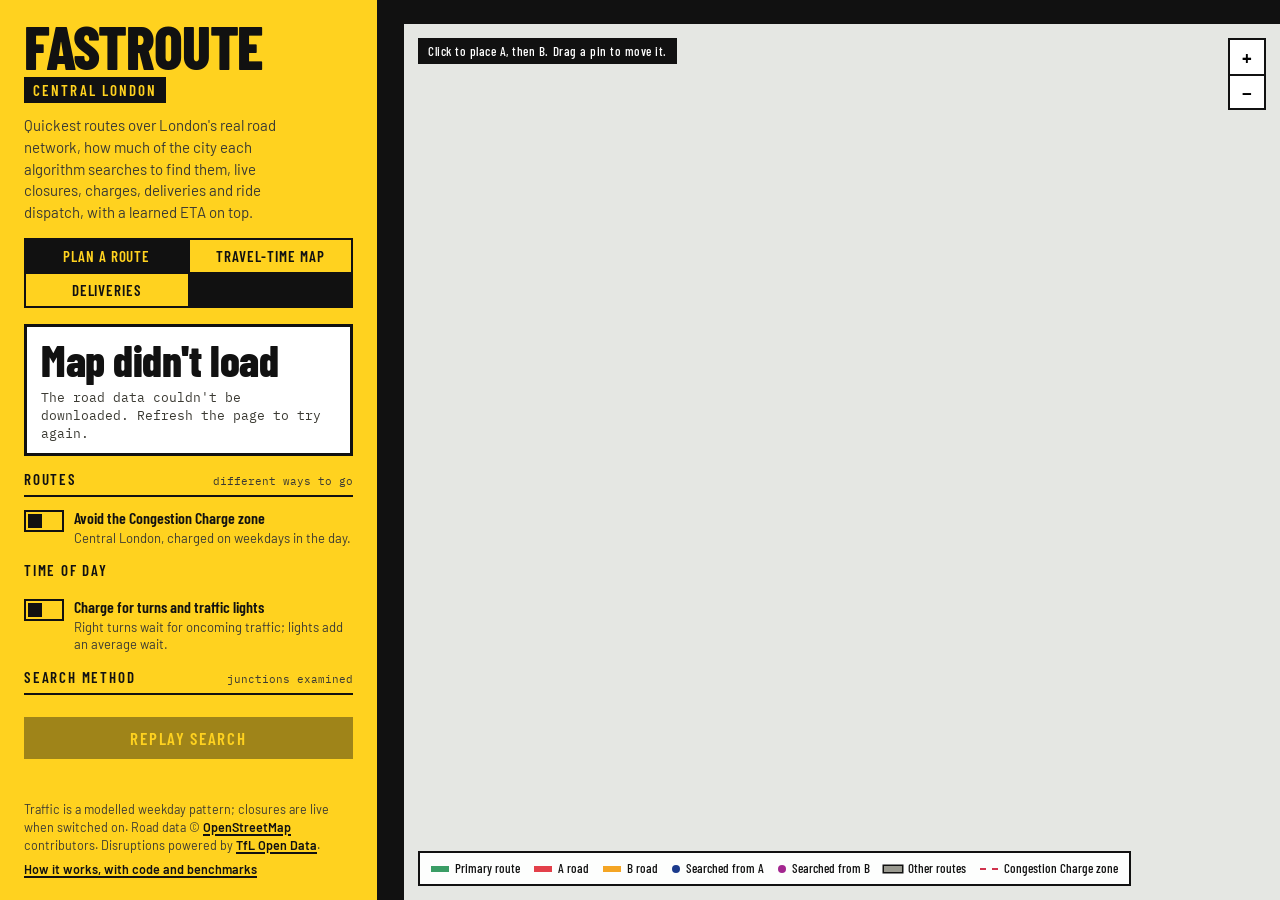
==== web/index.html @ f702d253 "Launch polish: demo GIF, write-up, README restructure - docs/demo.gif: the map's search animation, a" ====
<!doctype html>
<html lang="en-GB">
  <head>
    <meta charset="utf-8" />
    <meta name="viewport" content="width=device-width, initial-scale=1" />
    <title>fastroute · Quickest routes across central London</title>
    <meta
      name="description"
      content="Click two points in central London and watch Dijkstra, A*, bidirectional search and Contraction Hierarchies find the quickest route through rush-hour traffic."
    />
    <link rel="icon" href="data:image/svg+xml,%3Csvg xmlns='http://www.w3.org/2000/svg' viewBox='0 0 32 32'%3E%3Crect width='32' height='32' fill='%23ffd21f'/%3E%3Cpath d='M7 25 L14 12 L19 18 L25 7' stroke='%23111' stroke-width='4' fill='none' stroke-linecap='round' stroke-linejoin='round'/%3E%3C/svg%3E" />
    <link rel="preconnect" href="https://fonts.googleapis.com" />
    <link rel="preconnect" href="https://fonts.gstatic.com" crossorigin />
    <link
      rel="stylesheet"
      href="https://fonts.googleapis.com/css2?family=Barlow+Condensed:wght@500;600;800&family=Barlow:wght@400;500;600&family=IBM+Plex+Mono:wght@400;500&display=swap"
    />
    <link rel="stylesheet" href="css/app.css" />
  </head>
  <body>
    <main class="layout">
      <aside class="cover" aria-label="Route controls">
        <header class="masthead">
          <h1 class="wordmark">fastroute</h1>
          <p class="place" id="place">Central London</p>
          <p class="lede">
            Quickest routes over London's real road network, how much of the city each
            algorithm searches to find them, live closures, charges, deliveries and ride
            dispatch, with a learned ETA on top.
          </p>
          <div class="modes" role="tablist" aria-label="Mode">
            <button type="button" role="tab" id="mode-route" aria-selected="true">Plan a route</button>
            <button type="button" role="tab" id="mode-reach" aria-selected="false">Travel-time map</button>
            <button type="button" role="tab" id="mode-tour" aria-selected="false">Deliveries</button>
            <button type="button" role="tab" id="mode-dispatch" aria-selected="false" hidden>Dispatch rides</button>
          </div>
        </header>

        <div class="mode-panel" id="route-panel">

        <section class="trip" aria-live="polite" aria-atomic="true">
          <p class="trip-eta" id="eta">Loading map…</p>
          <p class="trip-meta" id="trip-meta">&nbsp;</p>
          <p class="trip-learned" id="learned" hidden>
            <span class="learned-label">Learned ETA</span>
            <b id="learned-eta"></b>
            <span class="learned-delta" id="learned-delta"></span>
          </p>
        </section>

        <fieldset class="group" id="routes-group">
          <legend>
            Routes
            <span class="legend-note" id="routes-note">different ways to go</span>
          </legend>
          <div class="methods" id="routes"></div>
          <label class="switch">
            <input type="checkbox" id="avoid-zone" />
            <span class="switch-track" aria-hidden="true"></span>
            <span class="switch-text">
              Avoid the Congestion Charge zone
              <small id="charge-terms">Central London, charged on weekdays in the day.</small>
            </span>
          </label>
        </fieldset>

        <fieldset class="group">
          <legend>Time of day</legend>
          <div class="presets" id="presets"></div>
          <label class="switch">
            <input type="checkbox" id="turns" />
            <span class="switch-track" aria-hidden="true"></span>
            <span class="switch-text">
              Charge for turns and traffic lights
              <small>Right turns wait for oncoming traffic; lights add an average wait.</small>
            </span>
          </label>
          <label class="switch" id="live-switch" hidden>
            <input type="checkbox" id="live" />
            <span class="switch-track" aria-hidden="true"></span>
            <span class="switch-text">
              Live roadworks and closures
              <small id="live-status">From Transport for London's open data feed.</small>
            </span>
          </label>
        </fieldset>

        <fieldset class="group">
          <legend>
            Search method
            <span class="legend-note" id="effort-label">junctions examined</span>
          </legend>
          <div class="methods" id="methods"></div>
          <p class="method-note" id="method-note"></p>
          <button type="button" class="replay" id="replay" disabled>Replay search</button>
        </fieldset>

        <details class="model-card" id="model-card" hidden>
          <summary>How the learned ETA works</summary>
          <p>
            The router's estimate only knows modelled road speeds. A gradient-boosted model, trained
            on <span id="model-trips"></span> simulated trips through a city that hides hotspots, a
            later rush hour and real waits at turns and lights, learns how far off the router is
            from the route's shape, its turns and the time.
          </p>
          <table class="model-table">
            <thead>
              <tr><th>On trips it never saw</th><th>Avg. error</th><th>Within 10%</th></tr>
            </thead>
            <tbody id="model-metrics"></tbody>
          </table>
          <p class="model-features">Leans most on: <span id="model-features"></span>.</p>
          <p>
            The graph neural network learns a slowdown for every road from its place in the network.
            It is a little more accurate, but it needs every road's learned representation, so the
            map runs the trees.
          </p>
        </details>
        </div>

        <div class="mode-panel" id="reach-panel" hidden>
          <section class="trip" aria-live="polite">
            <p class="trip-eta" id="reach-area">–</p>
            <p class="trip-meta" id="reach-meta">&nbsp;</p>
          </section>

          <fieldset class="group">
            <legend>Journeys</legend>
            <div class="presets" id="reach-direction">
              <label class="preset"><input type="radio" name="reach-direction" value="leave" checked /><span>Leaving here</span></label>
              <label class="preset"><input type="radio" name="reach-direction" value="arrive" /><span>Arriving here</span></label>
            </div>
          </fieldset>

          <fieldset class="group">
            <legend>Time of day</legend>
            <div class="presets" id="reach-presets"></div>
          </fieldset>

          <fieldset class="group">
            <legend>
              Within
              <span class="legend-note" id="reach-compare-label">area now, and at 03:00</span>
            </legend>
            <div class="methods" id="reach-bands"></div>
            <p class="method-note">
              Click anywhere on the map to measure from there. Flat hunting? Choose <em>Arriving here</em>
              and click your office.
            </p>
          </fieldset>
        </div>

        <div class="mode-panel" id="tour-panel" hidden>
          <section class="trip" aria-live="polite">
            <p class="trip-eta" id="tour-total">–</p>
            <p class="trip-meta" id="tour-meta">&nbsp;</p>
          </section>

          <fieldset class="group">
            <legend>
              Stops
              <span class="legend-note">click the map to add, up to 12</span>
            </legend>
            <ol class="stops" id="tour-stops"></ol>
            <button type="button" class="link-button" id="tour-clear">Clear all stops</button>
            <label class="switch">
              <input type="checkbox" id="tour-return" checked />
              <span class="switch-track" aria-hidden="true"></span>
              <span class="switch-text">
                Return to the depot
                <small>Turn off when the route can end at the last drop.</small>
              </span>
            </label>
          </fieldset>

          <fieldset class="group">
            <legend>Time of day</legend>
            <div class="presets" id="tour-presets"></div>
          </fieldset>

          <fieldset class="group">
            <legend>
              Visiting order
              <span class="legend-note">total time</span>
            </legend>
            <div class="methods" id="tour-methods"></div>
            <p class="method-note">
              The exact method checks every possible order in a fraction of a second for up to a dozen
              stops; the improved method gets there too on most jobs and scales to larger ones.
            </p>
          </fieldset>
        </div>

        <div class="mode-panel" id="dispatch-panel" hidden>
          <section class="trip">
            <p class="trip-eta" id="clock">07:00</p>
            <p class="trip-meta" id="dispatch-meta">&nbsp;</p>
            <div class="playback">
              <button type="button" class="play" id="play" aria-label="Pause">Pause</button>
              <input type="range" id="scrub" min="0" max="10800" step="10" value="0" aria-label="Time in the simulated morning" />
            </div>
            <div class="speeds" id="speeds" role="radiogroup" aria-label="Replay speed"></div>
          </section>

          <fieldset class="group">
            <legend>
              Dispatch method
              <span class="legend-note">average wait so far</span>
            </legend>
            <div class="methods" id="policies"></div>
            <p class="method-note" id="policy-note"></p>
          </fieldset>

          <details class="model-card" id="dispatch-card">
            <summary>Results over <span id="dispatch-days"></span></summary>
            <p>
              The same ride requests and the same starting fleet for every method. Waits run from
              request to pickup; a rider gives up after ten minutes without a driver. Not served
              counts riders who gave up or, with surge pricing, declined the price. Driving per ride
              is the fleet's total driving, empty or not, divided by riders served.
            </p>
            <table class="model-table">
              <thead>
                <tr><th>Method</th><th>Avg. wait</th><th>Not served</th><th>Driving per ride</th></tr>
              </thead>
              <tbody id="dispatch-summary"></tbody>
            </table>
            <p>
              The demand forecast predicts ride requests per 500 m square for the next 15 minutes from
              what has happened so far today. On days it never saw:
            </p>
            <table class="model-table">
              <thead>
                <tr><th>Forecast</th><th>Poisson deviance</th></tr>
              </thead>
              <tbody id="forecast-summary"></tbody>
            </table>
          </details>
        </div>

        <footer class="colophon">
          <p>
            Traffic is a modelled weekday pattern; closures are live when switched on. Road data ©
            <a href="https://www.openstreetmap.org/copyright">OpenStreetMap</a> contributors.
            Disruptions powered by <a href="https://tfl.gov.uk/info-for/open-data-users/">TfL Open Data</a>.
          </p>
          <p><a href="https://github.com/ayqon/fastroute">How it works, with code and benchmarks</a></p>
        </footer>
      </aside>

      <section class="atlas" aria-label="Map of central London">
        <canvas class="ruler ruler-top" id="ruler-top" aria-hidden="true"></canvas>
        <canvas class="ruler ruler-left" id="ruler-left" aria-hidden="true"></canvas>
        <div class="corner" aria-hidden="true"></div>
        <div class="sheet" id="sheet">
          <button type="button" class="pin pin-a" id="pin-a" aria-label="Start point A. Use arrow keys to move." hidden>A</button>
          <button type="button" class="pin pin-b" id="pin-b" aria-label="Destination B. Use arrow keys to move." hidden>B</button>
          <div class="zoom">
            <button type="button" id="zoom-in" aria-label="Zoom in">+</button>
            <button type="button" id="zoom-out" aria-label="Zoom out">−</button>
          </div>
          <button type="button" class="layer-toggle" id="heat-toggle" aria-pressed="false" hidden>
            Learned slowdown
          </button>
          <p class="hint" id="hint">Click to place A, then B. Drag a pin to move it.</p>
          <div class="key" id="key-reach" aria-label="Map key" hidden>
            <span><i class="sw" style="background: #1b3a8c"></i>Within 10 min</span>
            <span><i class="sw" style="background: #4f72c4"></i>Within 20 min</span>
            <span><i class="sw" style="background: #a2b8e6"></i>Within 30 min</span>
          </div>
          <div class="key" id="key-tour" aria-label="Map key" hidden>
            <span><i class="car" style="background: #111111"></i>Depot</span>
            <span><i class="car car-idle"></i>Stop, numbered in visiting order</span>
            <span><i class="sw" style="background: #ffd21f; outline: 2px solid #111111"></i>Best route</span>
          </div>
          <div class="key key-dispatch" id="key-dispatch" aria-label="Map key" hidden>
            <span><i class="car car-idle"></i>Free</span>
            <span><i class="car car-pickup"></i>Heading to a rider</span>
            <span><i class="car car-trip"></i>With a rider</span>
            <span><i class="car car-shared"></i>Two riders</span>
            <span><i class="car car-reposition"></i>Repositioning</span>
            <span><i class="rider"></i>Rider waiting</span>
            <span id="key-surge" hidden><i class="sw sw-surge"></i>Surge price</span>
          </div>
          <div class="key" id="key-route" aria-label="Map key">
            <span><i class="sw sw-trunk"></i>Primary route</span>
            <span><i class="sw sw-primary"></i>A road</span>
            <span><i class="sw sw-secondary"></i>B road</span>
            <span><i class="dot dot-f"></i>Searched from A</span>
            <span><i class="dot dot-b"></i>Searched from B</span>
            <span><i class="sw sw-alt"></i>Other routes</span>
            <span><i class="sw sw-zone"></i>Congestion Charge zone</span>
            <span id="key-closed" hidden><i class="sw sw-closed"></i>Closed</span>
            <span id="key-slow" hidden><i class="sw sw-slow"></i>Slowed by roadworks</span>
            <span class="key-heat" id="key-heat" hidden>
              <i class="ramp"></i><span id="heat-range"></span>
            </span>
          </div>
        </div>
      </section>
    </main>
    <script type="module" src="js/app.js"></script>
  </body>
</html>
---- web/css/app.css ----
/* fastroute map demo. A street-atlas look: the controls are the atlas cover,
   the map is a page with its grid letters and numbers around the edge. */

:root {
  --cover: #ffd21f;
  --ink: #111111;
  --ink-soft: #3b3a33;
  --land: #e5e7e3;
  --paper: #ffffff;
  --search-a: #1b3a8c;
  --search-b: #a3268f;
  --a-road: #e3404a;
  --b-road: #f4a524;
  --primary-route: #3a9d65;

  --display: "Barlow Condensed", "Arial Narrow", sans-serif;
  --body: "Barlow", "Helvetica Neue", Arial, sans-serif;
  --mono: "IBM Plex Mono", ui-monospace, Menlo, monospace;

  --ruler: 24px;
  --panel: 380px;
}

* {
  box-sizing: border-box;
}

[hidden] {
  display: none !important;
}

html,
body {
  margin: 0;
  height: 100%;
  background: var(--ink);
  color: var(--ink);
  font: 400 15px/1.45 var(--body);
}

a {
  color: inherit;
  text-decoration-thickness: 1.5px;
  text-underline-offset: 2px;
}

:focus-visible {
  outline: 3px solid var(--ink);
  outline-offset: 2px;
}

.layout {
  display: grid;
  grid-template-columns: var(--panel) 1fr;
  height: 100vh;
  height: 100dvh;
}

/* ------------------------------------------------------------ cover */

.cover {
  background: var(--cover);
  padding: 22px 24px 16px;
  overflow-y: auto;
  display: flex;
  flex-direction: column;
  gap: 16px;
  border-right: 3px solid var(--ink);
}

.wordmark {
  margin: 0;
  font: 800 60px/0.82 var(--display);
  letter-spacing: -0.02em;
  text-transform: uppercase;
}

.place {
  margin: 6px 0 0;
  display: inline-block;
  background: var(--ink);
  color: var(--cover);
  font: 600 15px/1 var(--display);
  letter-spacing: 0.14em;
  text-transform: uppercase;
  padding: 6px 9px 5px;
}

.lede {
  margin: 12px 0 0;
  max-width: 34ch;
  color: var(--ink-soft);
}

.modes {
  display: grid;
  grid-template-columns: 1fr 1fr;
  gap: 2px;
  margin-top: 14px;
  border: 2px solid var(--ink);
  background: var(--ink);
}

.modes button {
  border: 0;
  background: var(--cover);
  padding: 9px 8px 8px;
  font: 600 15px/1 var(--display);
  letter-spacing: 0.06em;
  text-transform: uppercase;
  color: var(--ink);
  cursor: pointer;
}

.modes button[aria-selected="true"] {
  background: var(--ink);
  color: var(--cover);
}

.modes button:focus-visible {
  outline: 3px solid var(--ink);
  outline-offset: -5px;
}

.stops {
  list-style: none;
  margin: 0;
  padding: 0;
  border-top: 2px solid var(--ink);
}

.stops li {
  display: grid;
  grid-template-columns: 26px 1fr auto;
  gap: 10px;
  align-items: center;
  padding: 6px 0 5px;
  border-bottom: 1px solid rgba(17, 17, 17, 0.35);
  font: 500 15px/1.2 var(--display);
}

.stop-mark {
  width: 22px;
  height: 22px;
  display: grid;
  place-items: center;
  border: 2px solid var(--ink);
  background: var(--paper);
  font: 800 13px/1 var(--display);
}

.stops li:first-child .stop-mark {
  background: var(--ink);
  color: var(--cover);
}

.stop-visit {
  display: block;
  font: 400 11px/1.3 var(--mono);
  color: var(--ink-soft);
}

.stops button,
.link-button {
  border: 0;
  background: none;
  padding: 2px 0;
  font: 500 13px/1 var(--body);
  color: var(--ink);
  text-decoration: underline;
  text-underline-offset: 2px;
  cursor: pointer;
}

.link-button {
  margin-top: 8px;
  justify-self: start;
}

.mode-panel {
  display: flex;
  flex-direction: column;
  gap: 16px;
}

.playback {
  display: grid;
  grid-template-columns: auto 1fr;
  gap: 10px;
  align-items: center;
  margin-top: 10px;
}

.play {
  border: 0;
  background: var(--ink);
  color: var(--cover);
  font: 600 14px/1 var(--display);
  letter-spacing: 0.08em;
  text-transform: uppercase;
  padding: 8px 12px 7px;
  min-width: 70px;
  cursor: pointer;
}

.playback input[type="range"] {
  width: 100%;
  accent-color: var(--ink);
}

.speeds {
  display: flex;
  gap: 6px;
  margin-top: 8px;
  font: 500 12px/1 var(--mono);
}

.speeds label {
  position: relative;
  cursor: pointer;
}

.speeds input {
  position: absolute;
  opacity: 0;
  inset: 0;
  margin: 0;
}

.speeds span {
  display: block;
  border: 1.5px solid var(--ink);
  padding: 5px 7px 4px;
}

.speeds input:checked + span {
  background: var(--ink);
  color: var(--paper);
}

.speeds input:focus-visible + span {
  outline: 3px solid var(--ink);
  outline-offset: 2px;
}

.key .car {
  width: 10px;
  height: 10px;
  display: inline-block;
  border: 1.5px solid var(--ink);
  border-radius: 2px;
}

.car-idle {
  background: var(--paper);
}
.car-pickup {
  background: var(--search-a);
}
.car-trip {
  background: var(--cover);
}
.car-reposition {
  background: #9a9a90;
}
.car-shared {
  background: #e86a10;
}
.sw-surge {
  height: 10px;
  background: rgba(232, 106, 16, 0.45);
}

.key .rider {
  width: 9px;
  height: 9px;
  border-radius: 50%;
  display: inline-block;
  background: var(--search-b);
}

.trip {
  border: 3px solid var(--ink);
  background: var(--paper);
  padding: 12px 14px 10px;
}

.trip-eta {
  margin: 0;
  font: 800 44px/0.95 var(--display);
  letter-spacing: -0.01em;
  font-variant-numeric: tabular-nums;
}

.trip-eta small {
  font-size: 0.5em;
  font-weight: 600;
  letter-spacing: 0;
  margin: 0 0.25em 0 0.05em;
}

.trip-meta {
  margin: 8px 0 0;
  font: 400 13px/1.4 var(--mono);
  color: var(--ink-soft);
}

.trip-learned {
  display: flex;
  align-items: baseline;
  flex-wrap: wrap;
  gap: 4px 10px;
  margin: 10px 0 0;
  padding-top: 9px;
  border-top: 2px solid var(--ink);
}

.learned-label {
  font: 600 13px/1 var(--display);
  letter-spacing: 0.12em;
  text-transform: uppercase;
}

.trip-learned b {
  font: 800 24px/1 var(--display);
  font-variant-numeric: tabular-nums;
}

.learned-delta {
  font: 400 12px/1.3 var(--mono);
  color: var(--ink-soft);
}

.model-card {
  border: 2px solid var(--ink);
  padding: 0 12px;
  font-size: 13.5px;
}

.model-card summary {
  cursor: pointer;
  padding: 10px 0 9px;
  font: 600 15px/1 var(--display);
  letter-spacing: 0.12em;
  text-transform: uppercase;
}

.model-card p {
  margin: 0 0 10px;
  color: var(--ink-soft);
}

.model-table {
  width: 100%;
  border-collapse: collapse;
  margin: 0 0 10px;
  font: 400 12px/1.3 var(--mono);
}

.model-table th {
  text-align: left;
  font: 600 12px/1.2 var(--display);
  letter-spacing: 0.06em;
  text-transform: uppercase;
  padding: 0 0 5px;
  border-bottom: 2px solid var(--ink);
}

.model-table th + th,
.model-table td + td {
  text-align: right;
}

.model-table td {
  padding: 5px 0;
  border-bottom: 1px solid rgba(17, 17, 17, 0.25);
}

.model-table tr.is-best td {
  font-weight: 500;
  color: var(--ink);
  background: rgba(17, 17, 17, 0.07);
}

.group {
  margin: 0;
  padding: 0;
  border: 0;
  min-width: 0;
}

legend {
  display: flex;
  justify-content: space-between;
  align-items: baseline;
  width: 100%;
  padding: 0 0 8px;
  font: 600 15px/1 var(--display);
  letter-spacing: 0.12em;
  text-transform: uppercase;
}

.legend-note {
  font: 400 11px/1 var(--mono);
  letter-spacing: 0;
  text-transform: none;
  color: var(--ink-soft);
}

.presets {
  display: grid;
  grid-template-columns: 1fr 1fr;
  gap: 6px;
}

.preset,
.method {
  position: relative;
  display: block;
  cursor: pointer;
}

.preset input,
.method input {
  position: absolute;
  opacity: 0;
  inset: 0;
  margin: 0;
  cursor: pointer;
}

.preset span {
  display: flex;
  justify-content: space-between;
  align-items: baseline;
  border: 2px solid var(--ink);
  padding: 8px 10px 7px;
  font: 600 16px/1 var(--display);
  background: transparent;
}

.preset time {
  font: 500 12px/1 var(--mono);
}

.preset input:checked + span {
  background: var(--ink);
  color: var(--cover);
}

.preset input:focus-visible + span,
.method input:focus-visible + .method-row {
  outline: 3px solid var(--ink);
  outline-offset: 2px;
}

.switch {
  display: grid;
  grid-template-columns: auto 1fr;
  gap: 10px;
  align-items: start;
  margin-top: 12px;
  cursor: pointer;
  position: relative;
}

.switch input {
  position: absolute;
  opacity: 0;
  width: 40px;
  height: 22px;
  margin: 0;
  cursor: pointer;
}

.switch-track {
  width: 40px;
  height: 22px;
  border: 2px solid var(--ink);
  position: relative;
  margin-top: 1px;
}

.switch-track::after {
  content: "";
  position: absolute;
  top: 2px;
  left: 2px;
  width: 14px;
  height: 14px;
  background: var(--ink);
  transition: transform 0.15s ease;
}

.switch input:checked + .switch-track {
  background: var(--ink);
}

.switch input:checked + .switch-track::after {
  background: var(--cover);
  transform: translateX(18px);
}

.switch input:focus-visible + .switch-track {
  outline: 3px solid var(--ink);
  outline-offset: 2px;
}

.switch-text {
  font: 600 16px/1.15 var(--display);
}

.switch-text small {
  display: block;
  margin-top: 2px;
  font: 400 13px/1.35 var(--body);
  color: var(--ink-soft);
}

.method.is-unavailable {
  cursor: not-allowed;
}

.method.is-unavailable .method-row {
  opacity: 0.45;
}

.methods {
  display: grid;
  border-top: 2px solid var(--ink);
}

.method-row {
  display: grid;
  grid-template-columns: 1fr auto;
  gap: 2px 12px;
  padding: 7px 0 6px;
  border-bottom: 1px solid rgba(17, 17, 17, 0.35);
}

.method-name {
  font: 600 18px/1.1 var(--display);
}

.method-name::before {
  content: "";
  display: inline-block;
  width: 10px;
  height: 10px;
  margin-right: 8px;
  border: 2px solid var(--ink);
  border-radius: 50%;
  vertical-align: 1px;
}

.method input:checked + .method-row .method-name::before {
  background: var(--ink);
  box-shadow: inset 0 0 0 2px var(--cover);
}

.method-count {
  font: 500 13px/1.3 var(--mono);
  text-align: right;
  font-variant-numeric: tabular-nums;
}

.method-bar {
  grid-column: 1 / -1;
  height: 6px;
  background: rgba(17, 17, 17, 0.12);
  position: relative;
}

.method-bar i {
  position: absolute;
  inset: 0 auto 0 0;
  min-width: 2px;
  background: var(--ink);
  transition: width 0.45s cubic-bezier(0.2, 0.7, 0.2, 1);
}

.method input:not(:checked) + .method-row .method-bar i {
  background: rgba(17, 17, 17, 0.45);
}

.method-time {
  grid-column: 1 / -1;
  font: 400 11px/1.3 var(--mono);
  color: var(--ink-soft);
}

.band-swatch {
  display: inline-block;
  width: 14px;
  height: 8px;
  margin-right: 8px;
  vertical-align: 2px;
}

.method.is-chosen .method-name::after {
  content: "chosen";
  margin-left: 8px;
  padding: 2px 5px 1px;
  background: var(--ink);
  color: var(--cover);
  font: 600 10px/1 var(--display);
  letter-spacing: 0.1em;
  text-transform: uppercase;
  vertical-align: 2px;
}

#tour-methods .method-name::before,
#tour-methods .method {
  cursor: default;
}

#tour-methods .method-name::before {
  display: none;
}

.method-note {
  margin: 10px 0 0;
  color: var(--ink-soft);
}

.replay {
  margin-top: 12px;
  width: 100%;
  border: 0;
  background: var(--ink);
  color: var(--cover);
  font: 600 17px/1 var(--display);
  letter-spacing: 0.1em;
  text-transform: uppercase;
  padding: 13px 14px 12px;
  cursor: pointer;
}

.replay:hover:not(:disabled) {
  background: var(--ink-soft);
}

.replay:disabled {
  opacity: 0.4;
  cursor: default;
}

.colophon {
  margin-top: auto;
  font-size: 12.5px;
  color: var(--ink-soft);
}

.colophon p {
  margin: 0 0 6px;
}

.colophon a {
  color: var(--ink);
  font-weight: 600;
}

/* ------------------------------------------------------------ atlas page */

.atlas {
  position: relative;
  display: grid;
  grid-template-columns: var(--ruler) 1fr;
  grid-template-rows: var(--ruler) 1fr;
  background: var(--ink);
  min-height: 0;
}

.ruler {
  display: block;
  width: 100%;
  height: 100%;
}

.ruler-top {
  grid-column: 2;
  grid-row: 1;
}

.ruler-left {
  grid-column: 1;
  grid-row: 2;
}

.corner {
  grid-column: 1;
  grid-row: 1;
}

.sheet {
  grid-column: 2;
  grid-row: 2;
  position: relative;
  overflow: hidden;
  background: var(--land);
  min-height: 0;
  touch-action: none;
}

.sheet canvas {
  position: absolute;
  inset: 0;
}

.atlas-overlay {
  cursor: crosshair;
}

.atlas-overlay.is-panning {
  cursor: grabbing;
}

.pin {
  position: absolute;
  left: 0;
  top: 0;
  z-index: 3;
  width: 30px;
  height: 30px;
  margin: -38px 0 0 -15px;
  border: 0;
  padding: 0;
  background: var(--ink);
  color: var(--cover);
  font: 800 19px/30px var(--display);
  cursor: grab;
  touch-action: none;
  box-shadow: 0 2px 0 rgba(0, 0, 0, 0.25);
}

/* The pin's point: a small square stem down to the exact location. */
.pin::after {
  content: "";
  position: absolute;
  left: 50%;
  top: 100%;
  width: 3px;
  height: 8px;
  margin-left: -1.5px;
  background: var(--ink);
}

.pin-b {
  background: var(--cover);
  color: var(--ink);
  outline: 3px solid var(--ink);
  outline-offset: -3px;
}

.pin:active {
  cursor: grabbing;
}

.pin:focus-visible {
  outline: 3px solid var(--search-a);
  outline-offset: 2px;
}

.zoom {
  position: absolute;
  right: 14px;
  top: 14px;
  z-index: 3;
  display: grid;
  border: 2px solid var(--ink);
}

.zoom button {
  width: 34px;
  height: 34px;
  border: 0;
  background: var(--paper);
  font: 600 22px/1 var(--display);
  cursor: pointer;
}

.zoom button + button {
  border-top: 2px solid var(--ink);
}

.zoom button:hover {
  background: var(--cover);
}

.layer-toggle {
  position: absolute;
  right: 14px;
  top: 100px;
  z-index: 3;
  border: 2px solid var(--ink);
  background: var(--paper);
  font: 600 14px/1 var(--display);
  letter-spacing: 0.04em;
  padding: 8px 10px 7px;
  cursor: pointer;
}

.layer-toggle:hover {
  background: var(--cover);
}

.layer-toggle[aria-pressed="true"] {
  background: var(--ink);
  color: var(--cover);
}

.key-heat {
  flex-basis: 100%;
}

.ramp {
  display: inline-block;
  width: 70px;
  height: 8px;
  background: linear-gradient(90deg, rgba(17, 17, 17, 0.04), rgba(17, 17, 17, 0.54));
  border: 1px solid rgba(17, 17, 17, 0.4);
}

.hint {
  position: absolute;
  left: 14px;
  top: 14px;
  z-index: 2;
  margin: 0;
  padding: 7px 10px 6px;
  background: var(--ink);
  color: var(--paper);
  font: 500 13px/1 var(--display);
  letter-spacing: 0.04em;
  pointer-events: none;
}

.key {
  position: absolute;
  left: 14px;
  bottom: 14px;
  z-index: 2;
  display: flex;
  flex-wrap: wrap;
  gap: 4px 14px;
  max-width: calc(100% - 28px);
  padding: 8px 11px 7px;
  background: rgba(255, 255, 255, 0.94);
  border: 2px solid var(--ink);
  font: 500 13px/1.2 var(--display);
  pointer-events: none;
}

.key span {
  display: inline-flex;
  align-items: center;
  gap: 6px;
}

.sw {
  width: 18px;
  height: 6px;
  display: inline-block;
}

.sw-trunk {
  background: var(--primary-route);
}
.sw-primary {
  background: var(--a-road);
}
.sw-secondary {
  background: var(--b-road);
}
.sw-alt {
  background: #9a9a90;
  box-shadow: 0 0 0 1.5px var(--ink);
}
.sw-zone {
  height: 0;
  border-top: 2px dashed rgba(200, 16, 46, 0.85);
}
.sw-closed {
  height: 0;
  border-top: 4px dashed #7a0019;
}
.sw-slow {
  background: #e86a10;
}

.dot {
  width: 8px;
  height: 8px;
  border-radius: 50%;
  display: inline-block;
}

.dot-f {
  background: var(--search-a);
}
.dot-b {
  background: var(--search-b);
}

.error {
  position: absolute;
  inset: 0;
  display: grid;
  place-items: center;
  padding: 24px;
  text-align: center;
  font: 600 20px/1.3 var(--display);
}

/* ------------------------------------------------------------ small screens */

@media (max-width: 860px) {
  .layout {
    grid-template-columns: 1fr;
    grid-template-rows: 62vh auto;
    grid-template-rows: 62dvh auto;
    height: auto;
  }

  .atlas {
    grid-row: 1;
  }

  .cover {
    grid-row: 2;
    border-right: 0;
    border-top: 3px solid var(--ink);
    overflow: visible;
    padding: 20px 16px 20px;
  }

  .wordmark {
    font-size: 58px;
  }

  .lede {
    max-width: none;
  }

  .trip-eta {
    font-size: 44px;
  }

  .key {
    display: none;
  }

  .hint {
    font-size: 12px;
    right: 62px;
  }
}

@media (prefers-reduced-motion: reduce) {
  .method-bar i,
  .switch-track::after {
    transition: none;
  }
}
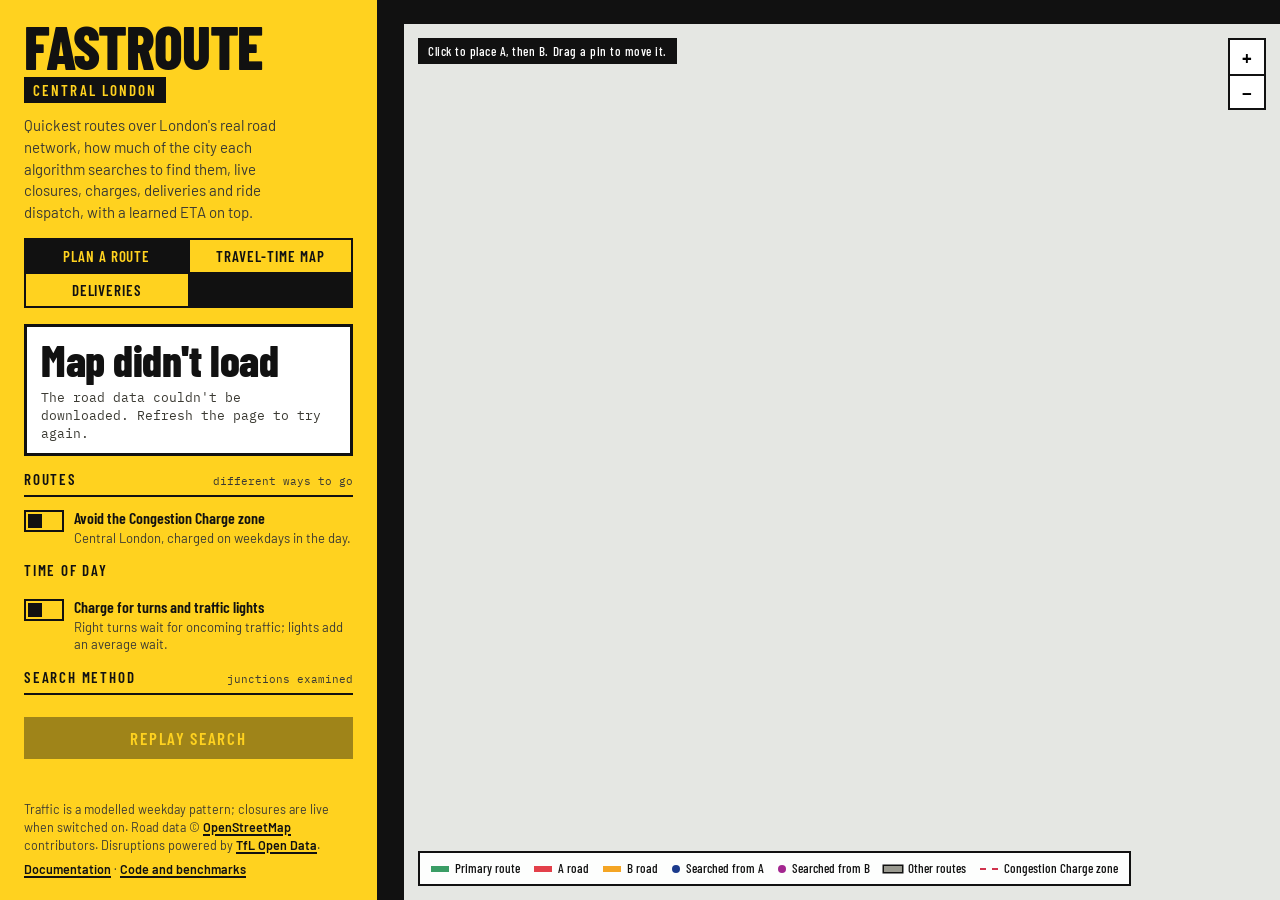
==== commit 1678baa9: "Documentation site - MkDocs Material site: overview, architecture with a data-flow diagram,   design" ====
--- a/web/index.html
+++ b/web/index.html
@@ -244,7 +244,10 @@
             <a href="https://www.openstreetmap.org/copyright">OpenStreetMap</a> contributors.
             Disruptions powered by <a href="https://tfl.gov.uk/info-for/open-data-users/">TfL Open Data</a>.
           </p>
-          <p><a href="https://github.com/ayqon/fastroute">How it works, with code and benchmarks</a></p>
+          <p>
+            <a href="docs/">Documentation</a> ·
+            <a href="https://github.com/ayqon/fastroute">Code and benchmarks</a>
+          </p>
         </footer>
       </aside>
 
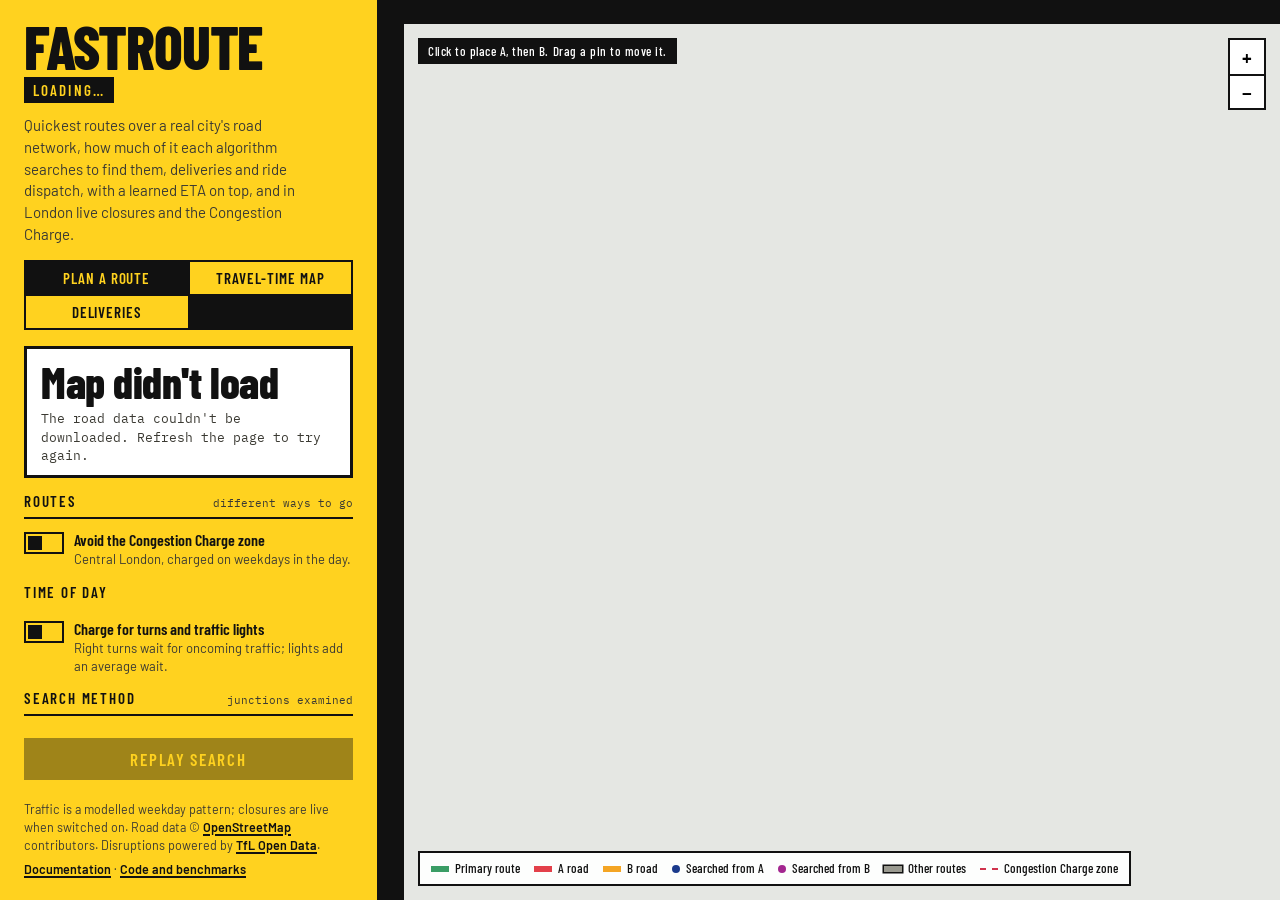
==== commit c7becfde: "Three cities: London, Nicosia and Manhattan - fastroute/cities.py: each city's area, landmarks, defa" ====
--- a/web/index.html
+++ b/web/index.html
@@ -3,10 +3,10 @@
   <head>
     <meta charset="utf-8" />
     <meta name="viewport" content="width=device-width, initial-scale=1" />
-    <title>fastroute · Quickest routes across central London</title>
+    <title>fastroute · Quickest routes across a real city</title>
     <meta
       name="description"
-      content="Click two points in central London and watch Dijkstra, A*, bidirectional search and Contraction Hierarchies find the quickest route through rush-hour traffic."
+      content="Click two points in London, Nicosia or Manhattan and watch Dijkstra, A*, bidirectional search and Contraction Hierarchies find the quickest route through rush-hour traffic."
     />
     <link rel="icon" href="data:image/svg+xml,%3Csvg xmlns='http://www.w3.org/2000/svg' viewBox='0 0 32 32'%3E%3Crect width='32' height='32' fill='%23ffd21f'/%3E%3Cpath d='M7 25 L14 12 L19 18 L25 7' stroke='%23111' stroke-width='4' fill='none' stroke-linecap='round' stroke-linejoin='round'/%3E%3C/svg%3E" />
     <link rel="preconnect" href="https://fonts.googleapis.com" />
@@ -22,11 +22,12 @@
       <aside class="cover" aria-label="Route controls">
         <header class="masthead">
           <h1 class="wordmark">fastroute</h1>
-          <p class="place" id="place">Central London</p>
+          <p class="place" id="place">Loading…</p>
+          <nav class="cities" id="cities" aria-label="City" hidden></nav>
           <p class="lede">
-            Quickest routes over London's real road network, how much of the city each
-            algorithm searches to find them, live closures, charges, deliveries and ride
-            dispatch, with a learned ETA on top.
+            Quickest routes over a real city's road network, how much of it each
+            algorithm searches to find them, deliveries and ride dispatch, with a learned
+            ETA on top, and in London live closures and the Congestion Charge.
           </p>
           <div class="modes" role="tablist" aria-label="Mode">
             <button type="button" role="tab" id="mode-route" aria-selected="true">Plan a route</button>
@@ -251,7 +252,7 @@
         </footer>
       </aside>
 
-      <section class="atlas" aria-label="Map of central London">
+      <section class="atlas" aria-label="Map">
         <canvas class="ruler ruler-top" id="ruler-top" aria-hidden="true"></canvas>
         <canvas class="ruler ruler-left" id="ruler-left" aria-hidden="true"></canvas>
         <div class="corner" aria-hidden="true"></div>
--- a/web/css/app.css
+++ b/web/css/app.css
@@ -120,6 +120,33 @@
 .modes button:focus-visible {
   outline: 3px solid var(--ink);
   outline-offset: -5px;
+}
+
+.cities {
+  display: flex;
+  flex-wrap: wrap;
+  gap: 6px;
+  margin: 12px 0 2px;
+}
+
+.cities a {
+  padding: 4px 10px 3px;
+  border: 2px solid var(--ink);
+  font: 600 14px/1.1 var(--display);
+  letter-spacing: 0.04em;
+  text-transform: uppercase;
+  color: var(--ink);
+  text-decoration: none;
+}
+
+.cities a[aria-current="page"] {
+  background: var(--ink);
+  color: var(--cover);
+}
+
+.cities a:focus-visible {
+  outline: 3px solid var(--ink);
+  outline-offset: 2px;
 }
 
 .stops {
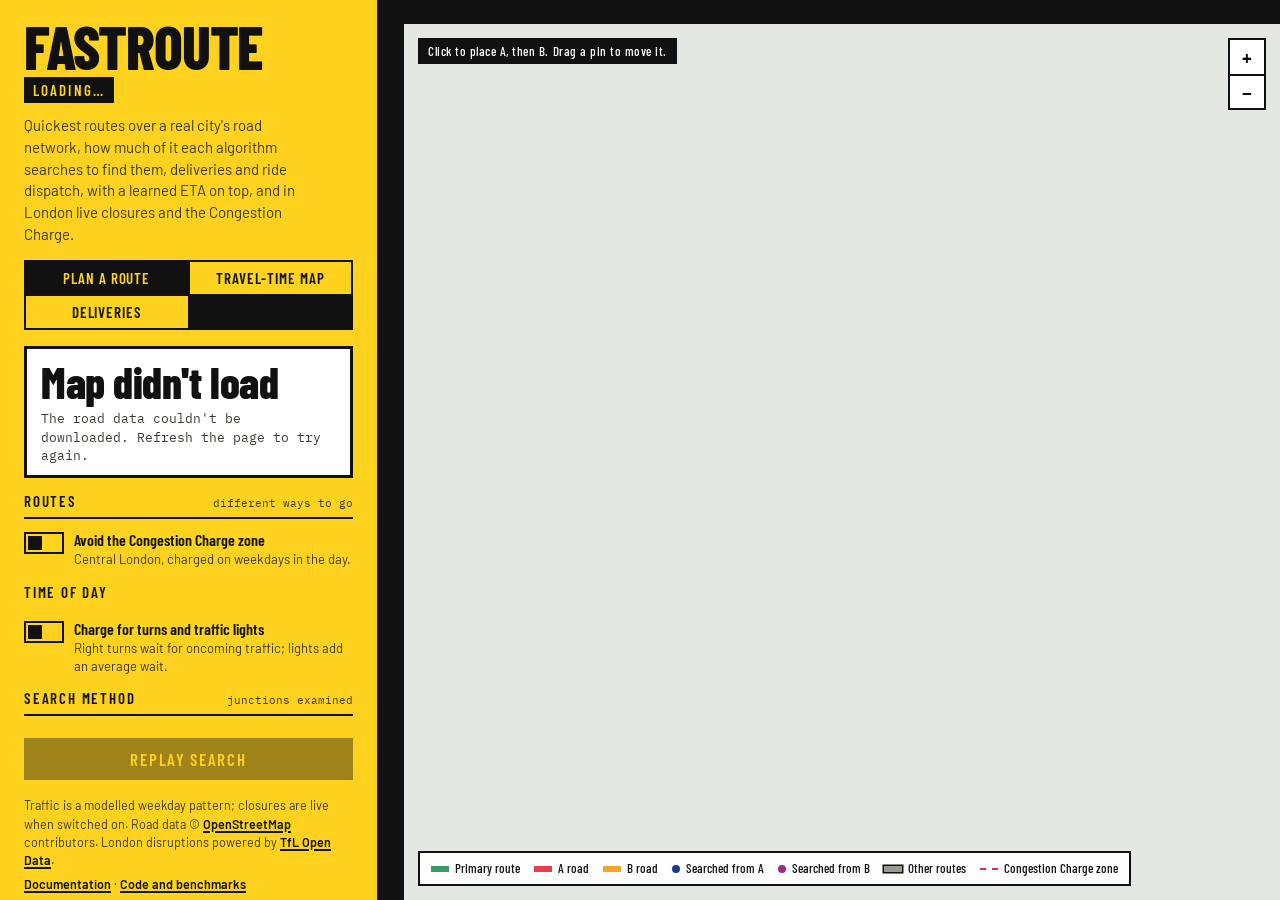
==== commit 4aa5df4c: "Map: no Congestion Charge wording outside London; show each city's notes" ====
--- a/web/index.html
+++ b/web/index.html
@@ -241,9 +241,10 @@
 
         <footer class="colophon">
           <p>
-            Traffic is a modelled weekday pattern; closures are live when switched on. Road data ©
+            Traffic is a modelled weekday pattern; closures are live when switched on.
+            <span id="city-notes"></span> Road data ©
             <a href="https://www.openstreetmap.org/copyright">OpenStreetMap</a> contributors.
-            Disruptions powered by <a href="https://tfl.gov.uk/info-for/open-data-users/">TfL Open Data</a>.
+            London disruptions powered by <a href="https://tfl.gov.uk/info-for/open-data-users/">TfL Open Data</a>.
           </p>
           <p>
             <a href="docs/">Documentation</a> ·
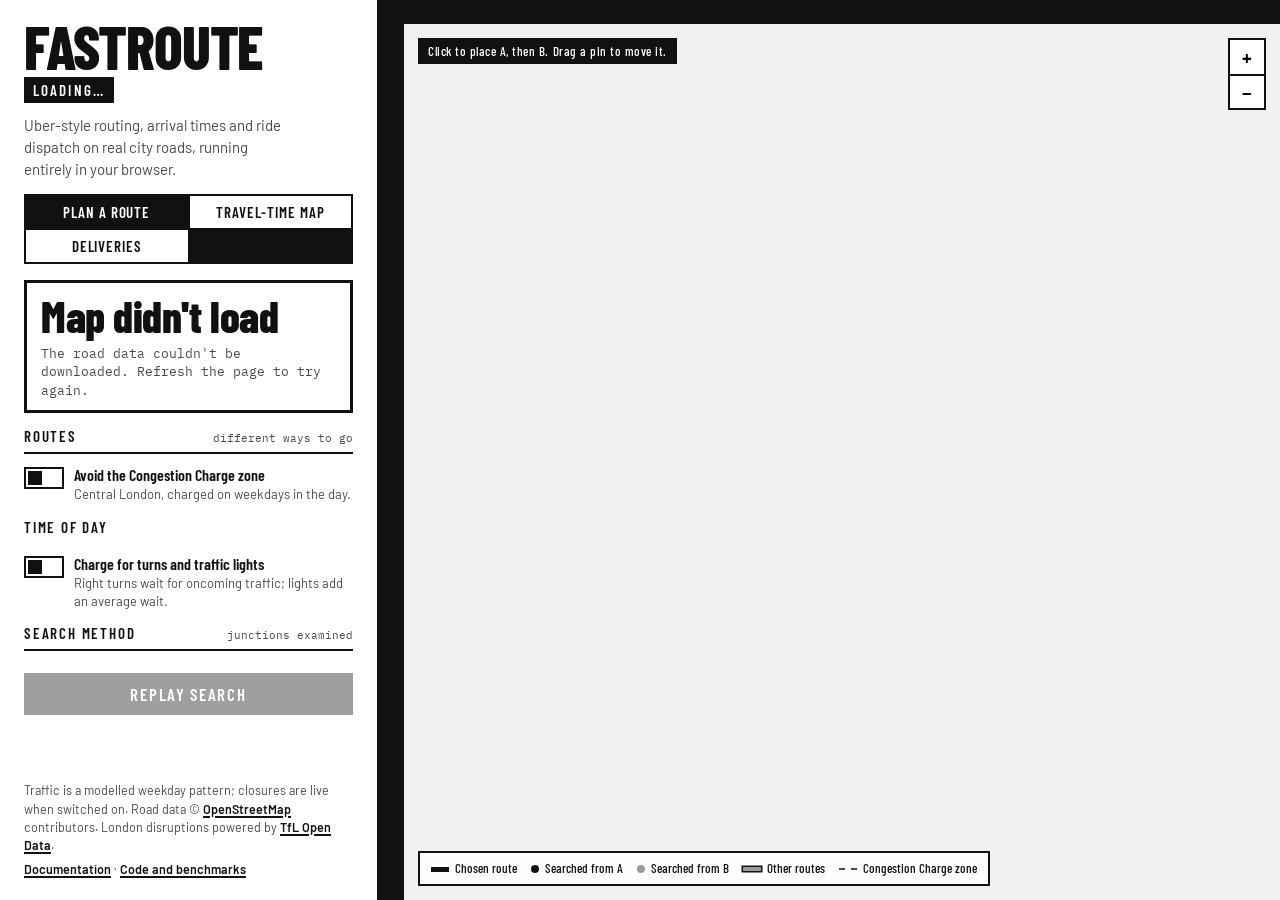
==== commit 213faeb9: "Map: black and white design, learned arrival time as the headline, place names - Monochrome atlas: w" ====
--- a/web/index.html
+++ b/web/index.html
@@ -8,7 +8,7 @@
       name="description"
       content="Click two points in London, Nicosia or Manhattan and watch Dijkstra, A*, bidirectional search and Contraction Hierarchies find the quickest route through rush-hour traffic."
     />
-    <link rel="icon" href="data:image/svg+xml,%3Csvg xmlns='http://www.w3.org/2000/svg' viewBox='0 0 32 32'%3E%3Crect width='32' height='32' fill='%23ffd21f'/%3E%3Cpath d='M7 25 L14 12 L19 18 L25 7' stroke='%23111' stroke-width='4' fill='none' stroke-linecap='round' stroke-linejoin='round'/%3E%3C/svg%3E" />
+    <link rel="icon" href="data:image/svg+xml,%3Csvg xmlns='http://www.w3.org/2000/svg' viewBox='0 0 32 32'%3E%3Crect width='32' height='32' fill='%23111'/%3E%3Cpath d='M7 25 L14 12 L19 18 L25 7' stroke='%23fff' stroke-width='4' fill='none' stroke-linecap='round' stroke-linejoin='round'/%3E%3C/svg%3E" />
     <link rel="preconnect" href="https://fonts.googleapis.com" />
     <link rel="preconnect" href="https://fonts.gstatic.com" crossorigin />
     <link
@@ -25,9 +25,8 @@
           <p class="place" id="place">Loading…</p>
           <nav class="cities" id="cities" aria-label="City" hidden></nav>
           <p class="lede">
-            Quickest routes over a real city's road network, how much of it each
-            algorithm searches to find them, deliveries and ride dispatch, with a learned
-            ETA on top, and in London live closures and the Congestion Charge.
+            Uber-style routing, arrival times and ride dispatch on real city roads,
+            running entirely in your browser.
           </p>
           <div class="modes" role="tablist" aria-label="Mode">
             <button type="button" role="tab" id="mode-route" aria-selected="true">Plan a route</button>
@@ -43,7 +42,7 @@
           <p class="trip-eta" id="eta">Loading map…</p>
           <p class="trip-meta" id="trip-meta">&nbsp;</p>
           <p class="trip-learned" id="learned" hidden>
-            <span class="learned-label">Learned ETA</span>
+            <span class="learned-label">Road time</span>
             <b id="learned-eta"></b>
             <span class="learned-delta" id="learned-delta"></span>
           </p>
@@ -269,14 +268,14 @@
           </button>
           <p class="hint" id="hint">Click to place A, then B. Drag a pin to move it.</p>
           <div class="key" id="key-reach" aria-label="Map key" hidden>
-            <span><i class="sw" style="background: #1b3a8c"></i>Within 10 min</span>
-            <span><i class="sw" style="background: #4f72c4"></i>Within 20 min</span>
-            <span><i class="sw" style="background: #a2b8e6"></i>Within 30 min</span>
+            <span><i class="sw" style="background: #111111"></i>Within 10 min</span>
+            <span><i class="sw" style="background: #666666"></i>Within 20 min</span>
+            <span><i class="sw" style="background: #b3b3b3"></i>Within 30 min</span>
           </div>
           <div class="key" id="key-tour" aria-label="Map key" hidden>
             <span><i class="car" style="background: #111111"></i>Depot</span>
             <span><i class="car car-idle"></i>Stop, numbered in visiting order</span>
-            <span><i class="sw" style="background: #ffd21f; outline: 2px solid #111111"></i>Best route</span>
+            <span><i class="sw sw-route"></i>Best route</span>
           </div>
           <div class="key key-dispatch" id="key-dispatch" aria-label="Map key" hidden>
             <span><i class="car car-idle"></i>Free</span>
@@ -288,9 +287,7 @@
             <span id="key-surge" hidden><i class="sw sw-surge"></i>Surge price</span>
           </div>
           <div class="key" id="key-route" aria-label="Map key">
-            <span><i class="sw sw-trunk"></i>Primary route</span>
-            <span><i class="sw sw-primary"></i>A road</span>
-            <span><i class="sw sw-secondary"></i>B road</span>
+            <span><i class="sw sw-route"></i>Chosen route</span>
             <span><i class="dot dot-f"></i>Searched from A</span>
             <span><i class="dot dot-b"></i>Searched from B</span>
             <span><i class="sw sw-alt"></i>Other routes</span>
--- a/web/css/app.css
+++ b/web/css/app.css
@@ -1,17 +1,16 @@
-/* fastroute map demo. A street-atlas look: the controls are the atlas cover,
-   the map is a page with its grid letters and numbers around the edge. */
+/* fastroute map demo. A black and white street-atlas look: the controls are
+   the atlas cover, the map is a page with its grid letters and numbers around
+   the edge. */
 
 :root {
-  --cover: #ffd21f;
+  --cover: #ffffff;
   --ink: #111111;
-  --ink-soft: #3b3a33;
-  --land: #e5e7e3;
+  --ink-soft: #4a4a4a;
+  --land: #f1f1f1;
   --paper: #ffffff;
-  --search-a: #1b3a8c;
-  --search-b: #a3268f;
-  --a-road: #e3404a;
-  --b-road: #f4a524;
-  --primary-route: #3a9d65;
+  --search-a: #111111;
+  --search-b: #9a9a9a;
+  --muted: #9a9a9a;
 
   --display: "Barlow Condensed", "Arial Narrow", sans-serif;
   --body: "Barlow", "Helvetica Neue", Arial, sans-serif;
@@ -282,20 +281,20 @@
   background: var(--paper);
 }
 .car-pickup {
-  background: var(--search-a);
+  background: #9a9a9a;
 }
 .car-trip {
-  background: var(--cover);
+  background: var(--ink);
 }
 .car-reposition {
-  background: #9a9a90;
+  background: #dcdcdc;
 }
 .car-shared {
-  background: #e86a10;
+  background: #555555;
 }
 .sw-surge {
   height: 10px;
-  background: rgba(232, 106, 16, 0.45);
+  background: rgba(17, 17, 17, 0.3);
 }
 
 .key .rider {
@@ -303,7 +302,7 @@
   height: 9px;
   border-radius: 50%;
   display: inline-block;
-  background: var(--search-b);
+  background: var(--ink);
 }
 
 .trip {
@@ -349,7 +348,7 @@
 }
 
 .trip-learned b {
-  font: 800 24px/1 var(--display);
+  font: 700 19px/1 var(--display);
   font-variant-numeric: tabular-nums;
 }
 
@@ -784,7 +783,7 @@
 }
 
 .pin:focus-visible {
-  outline: 3px solid var(--search-a);
+  outline: 3px solid var(--ink);
   outline-offset: 2px;
 }
 
@@ -890,29 +889,26 @@
   display: inline-block;
 }
 
-.sw-trunk {
-  background: var(--primary-route);
-}
-.sw-primary {
-  background: var(--a-road);
-}
-.sw-secondary {
-  background: var(--b-road);
+.sw-route {
+  height: 5px;
+  background: var(--ink);
 }
 .sw-alt {
-  background: #9a9a90;
+  height: 4px;
+  background: var(--muted);
   box-shadow: 0 0 0 1.5px var(--ink);
 }
 .sw-zone {
   height: 0;
-  border-top: 2px dashed rgba(200, 16, 46, 0.85);
+  border-top: 2px dashed var(--ink-soft);
 }
 .sw-closed {
   height: 0;
-  border-top: 4px dashed #7a0019;
+  border-top: 4px dashed var(--ink);
 }
 .sw-slow {
-  background: #e86a10;
+  height: 4px;
+  background: #777777;
 }
 
 .dot {
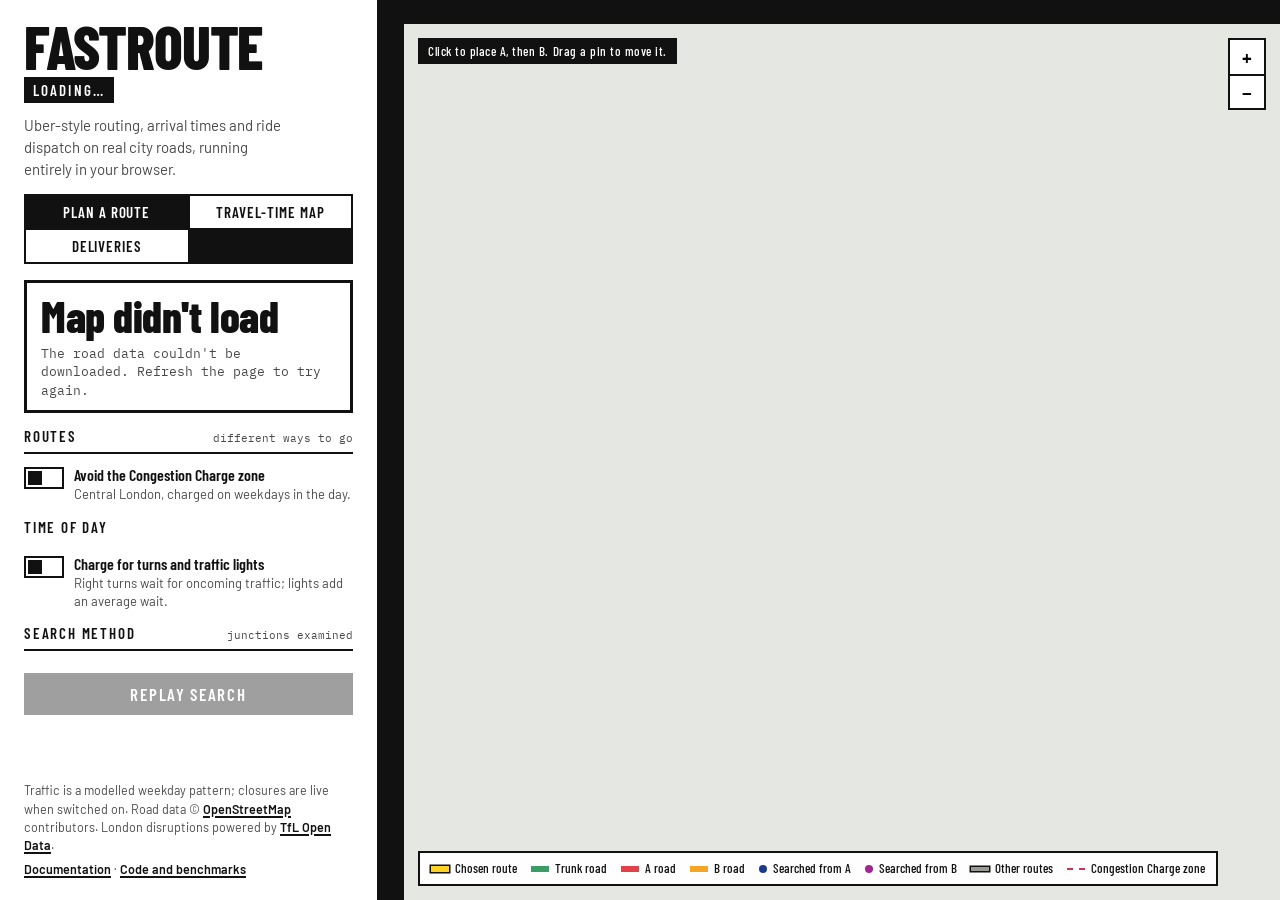
==== commit 7c68a50e: "Map: bring back the coloured roads and markers; the panel stays black and white" ====
--- a/web/index.html
+++ b/web/index.html
@@ -268,9 +268,9 @@
           </button>
           <p class="hint" id="hint">Click to place A, then B. Drag a pin to move it.</p>
           <div class="key" id="key-reach" aria-label="Map key" hidden>
-            <span><i class="sw" style="background: #111111"></i>Within 10 min</span>
-            <span><i class="sw" style="background: #666666"></i>Within 20 min</span>
-            <span><i class="sw" style="background: #b3b3b3"></i>Within 30 min</span>
+            <span><i class="sw" style="background: #1b3a8c"></i>Within 10 min</span>
+            <span><i class="sw" style="background: #4f72c4"></i>Within 20 min</span>
+            <span><i class="sw" style="background: #a2b8e6"></i>Within 30 min</span>
           </div>
           <div class="key" id="key-tour" aria-label="Map key" hidden>
             <span><i class="car" style="background: #111111"></i>Depot</span>
@@ -288,6 +288,9 @@
           </div>
           <div class="key" id="key-route" aria-label="Map key">
             <span><i class="sw sw-route"></i>Chosen route</span>
+            <span><i class="sw sw-trunk"></i>Trunk road</span>
+            <span><i class="sw sw-primary"></i>A road</span>
+            <span><i class="sw sw-secondary"></i>B road</span>
             <span><i class="dot dot-f"></i>Searched from A</span>
             <span><i class="dot dot-b"></i>Searched from B</span>
             <span><i class="sw sw-alt"></i>Other routes</span>
--- a/web/css/app.css
+++ b/web/css/app.css
@@ -1,16 +1,20 @@
 /* fastroute map demo. A black and white street-atlas look: the controls are
-   the atlas cover, the map is a page with its grid letters and numbers around
-   the edge. */
+   the atlas cover, the map keeps its colours: a page with its grid letters
+   and numbers around the edge. */
 
 :root {
   --cover: #ffffff;
   --ink: #111111;
   --ink-soft: #4a4a4a;
-  --land: #f1f1f1;
+  --land: #e5e7e3;
   --paper: #ffffff;
-  --search-a: #111111;
-  --search-b: #9a9a9a;
-  --muted: #9a9a9a;
+  --search-a: #1b3a8c;
+  --search-b: #a3268f;
+  --muted: #9a9a90;
+  --route: #ffd21f;
+  --a-road: #e3404a;
+  --b-road: #f4a524;
+  --trunk: #3a9d65;
 
   --display: "Barlow Condensed", "Arial Narrow", sans-serif;
   --body: "Barlow", "Helvetica Neue", Arial, sans-serif;
@@ -281,20 +285,20 @@
   background: var(--paper);
 }
 .car-pickup {
-  background: #9a9a9a;
+  background: var(--search-a);
 }
 .car-trip {
-  background: var(--ink);
+  background: var(--route);
 }
 .car-reposition {
-  background: #dcdcdc;
+  background: var(--muted);
 }
 .car-shared {
-  background: #555555;
+  background: #e86a10;
 }
 .sw-surge {
   height: 10px;
-  background: rgba(17, 17, 17, 0.3);
+  background: rgba(232, 106, 16, 0.45);
 }
 
 .key .rider {
@@ -302,7 +306,7 @@
   height: 9px;
   border-radius: 50%;
   display: inline-block;
-  background: var(--ink);
+  background: var(--search-b);
 }
 
 .trip {
@@ -752,7 +756,7 @@
   border: 0;
   padding: 0;
   background: var(--ink);
-  color: var(--cover);
+  color: var(--route);
   font: 800 19px/30px var(--display);
   cursor: grab;
   touch-action: none;
@@ -772,7 +776,7 @@
 }
 
 .pin-b {
-  background: var(--cover);
+  background: var(--route);
   color: var(--ink);
   outline: 3px solid var(--ink);
   outline-offset: -3px;
@@ -783,7 +787,7 @@
 }
 
 .pin:focus-visible {
-  outline: 3px solid var(--ink);
+  outline: 3px solid var(--search-a);
   outline-offset: 2px;
 }
 
@@ -810,7 +814,7 @@
 }
 
 .zoom button:hover {
-  background: var(--cover);
+  background: #ececec;
 }
 
 .layer-toggle {
@@ -827,7 +831,7 @@
 }
 
 .layer-toggle:hover {
-  background: var(--cover);
+  background: #ececec;
 }
 
 .layer-toggle[aria-pressed="true"] {
@@ -890,8 +894,17 @@
 }
 
 .sw-route {
-  height: 5px;
-  background: var(--ink);
+  background: var(--route);
+  box-shadow: 0 0 0 1.5px var(--ink);
+}
+.sw-trunk {
+  background: var(--trunk);
+}
+.sw-primary {
+  background: var(--a-road);
+}
+.sw-secondary {
+  background: var(--b-road);
 }
 .sw-alt {
   height: 4px;
@@ -900,15 +913,14 @@
 }
 .sw-zone {
   height: 0;
-  border-top: 2px dashed var(--ink-soft);
+  border-top: 2px dashed rgba(200, 16, 46, 0.85);
 }
 .sw-closed {
   height: 0;
-  border-top: 4px dashed var(--ink);
+  border-top: 4px dashed #7a0019;
 }
 .sw-slow {
-  height: 4px;
-  background: #777777;
+  background: #e86a10;
 }
 
 .dot {
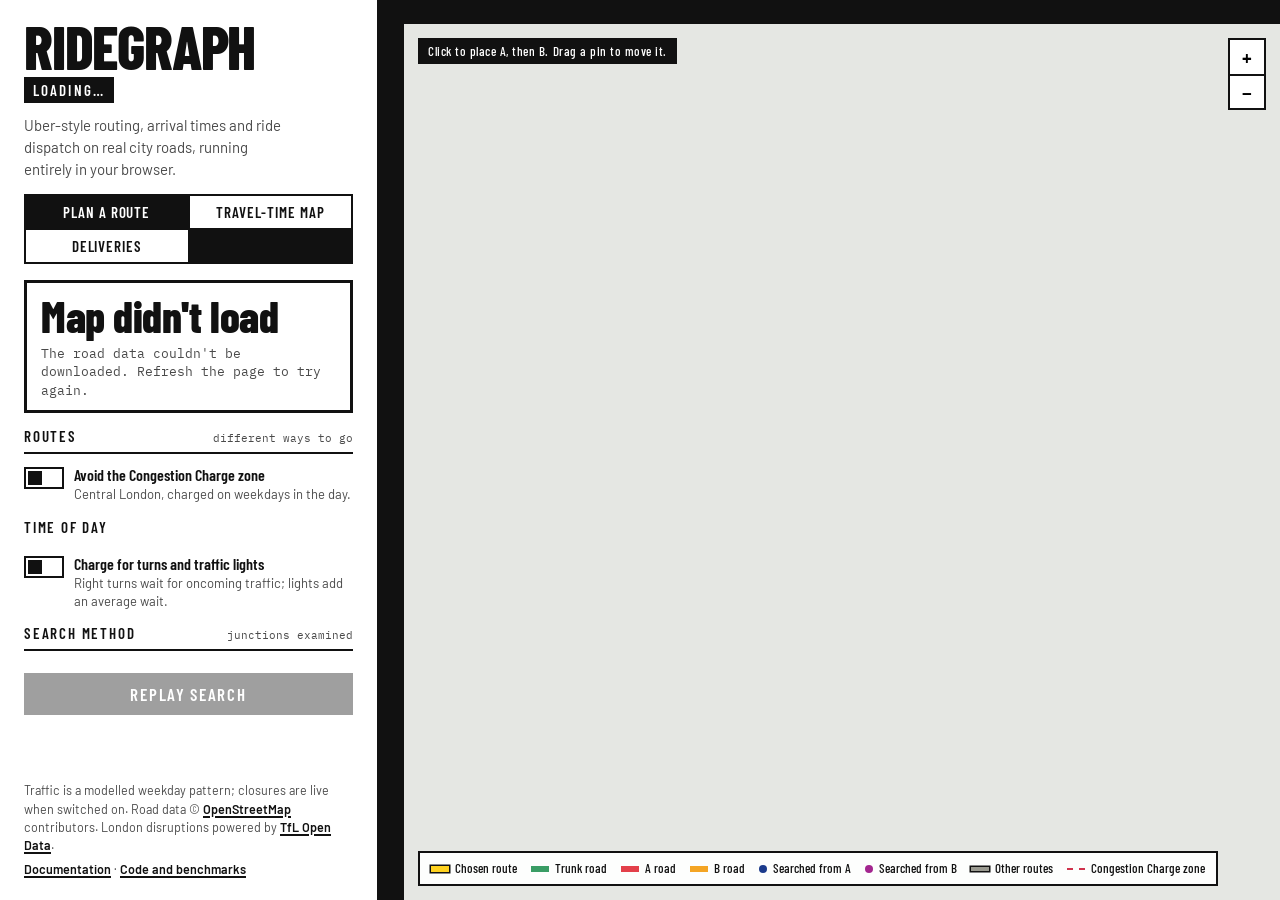
==== commit 5a22a32e: "Rename the project to Ridegraph The Python package, the command (python -m ridegraph), the docs, the" ====
--- a/web/index.html
+++ b/web/index.html
@@ -3,7 +3,7 @@
   <head>
     <meta charset="utf-8" />
     <meta name="viewport" content="width=device-width, initial-scale=1" />
-    <title>fastroute · Quickest routes across a real city</title>
+    <title>Ridegraph · Routing, arrival times and ride dispatch</title>
     <meta
       name="description"
       content="Click two points in London, Nicosia or Manhattan and watch Dijkstra, A*, bidirectional search and Contraction Hierarchies find the quickest route through rush-hour traffic."
@@ -21,7 +21,7 @@
     <main class="layout">
       <aside class="cover" aria-label="Route controls">
         <header class="masthead">
-          <h1 class="wordmark">fastroute</h1>
+          <h1 class="wordmark">ridegraph</h1>
           <p class="place" id="place">Loading…</p>
           <nav class="cities" id="cities" aria-label="City" hidden></nav>
           <p class="lede">
@@ -247,7 +247,7 @@
           </p>
           <p>
             <a href="docs/">Documentation</a> ·
-            <a href="https://github.com/ayqon/fastroute">Code and benchmarks</a>
+            <a href="https://github.com/ayqon/ridegraph">Code and benchmarks</a>
           </p>
         </footer>
       </aside>
--- a/web/css/app.css
+++ b/web/css/app.css
@@ -1,4 +1,4 @@
-/* fastroute map demo. A black and white street-atlas look: the controls are
+/* ridegraph map demo. A black and white street-atlas look: the controls are
    the atlas cover, the map keeps its colours: a page with its grid letters
    and numbers around the edge. */
 
